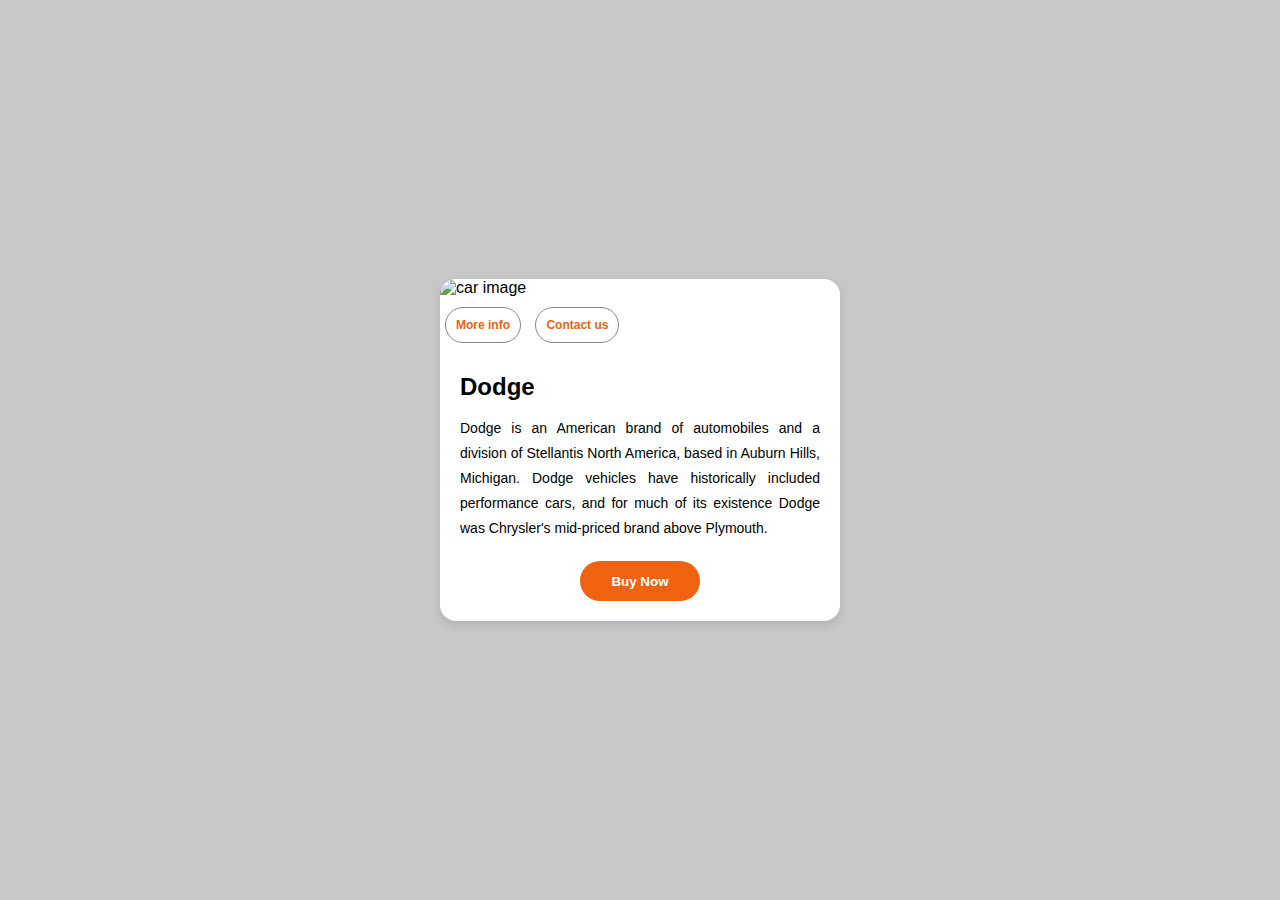
==== CSS/Excercises/Excrcise_01/index.html @ 420a03d1 "first commit" ====
<!DOCTYPE html>
<html lang="en">
  <head>
    <meta charset="UTF-8" />
    <meta name="viewport" content="width=device-width, initial-scale=1.0" />
    <title>Card</title>
    <style>
      * {
        margin: 0;
        padding: 0;
        box-sizing: border-box;
        font-family: "Montserrat", sans-serif;
      }
      body {
        background-color: rgb(199, 199, 199);
        display: flex;
        justify-content: center;
        align-items: center;
        height: 100vh;
        padding: 20px;
      }
      .card-container {
        max-width: 400px;
        background-color: white;
        border-radius: 16px;
        overflow: hidden;
        box-shadow: 0 4px 8px rgba(0, 0, 0, 0.1);
      }
      .card-image img {
        width: 100%;
        display: block;
      }
      .nav-button {
        padding: 10px;
        border: 1px solid rgb(135, 135, 135);
        color: rgb(239, 98, 15);
        border-radius: 30px;
        cursor: pointer;
        font-weight: 700;
        font-size: 12px;
        margin: 10px 5px;
        display: inline-block;
      }
      .card-content {
        padding: 20px;
      }
      .card-content h1 {
        margin-bottom: 15px;
        font-weight: bolder;
        font-size: 24px;
      }
      .card-content p {
        text-align: justify;
        font-family: "Segoe UI", Tahoma, Geneva, Verdana, sans-serif;
        font-size: 14px;
        line-height: 1.8;
      }
      .buy-now-container {
        display: flex;
        justify-content: center;
        padding-bottom: 20px;
      }
      .buy-now-button {
        padding: 10px;
        width: 120px;
        height: 40px;
        border-radius: 40px;
        border: none;
        background-color: rgb(239, 98, 15);
        color: rgb(255, 255, 255);
        cursor: pointer;
        font-weight: bold;
      }
    </style>
  </head>
  <body>
    <div class="card-container">
      <div class="card-image">
        <img src="Dodge-Love.jpg" alt="car image" />
      </div>
      <div>
        <span class="nav-button">More info</span>
        <span class="nav-button">Contact us</span>
      </div>
      <div class="card-content">
        <h1>Dodge</h1>
        <p>
          Dodge is an American brand of automobiles and a division of Stellantis
          North America, based in Auburn Hills, Michigan. Dodge vehicles have
          historically included performance cars, and for much of its existence
          Dodge was Chrysler's mid-priced brand above Plymouth.
        </p>
      </div>
      <div class="buy-now-container">
        <button class="buy-now-button">Buy Now</button>
      </div>
    </div>
  </body>
</html>
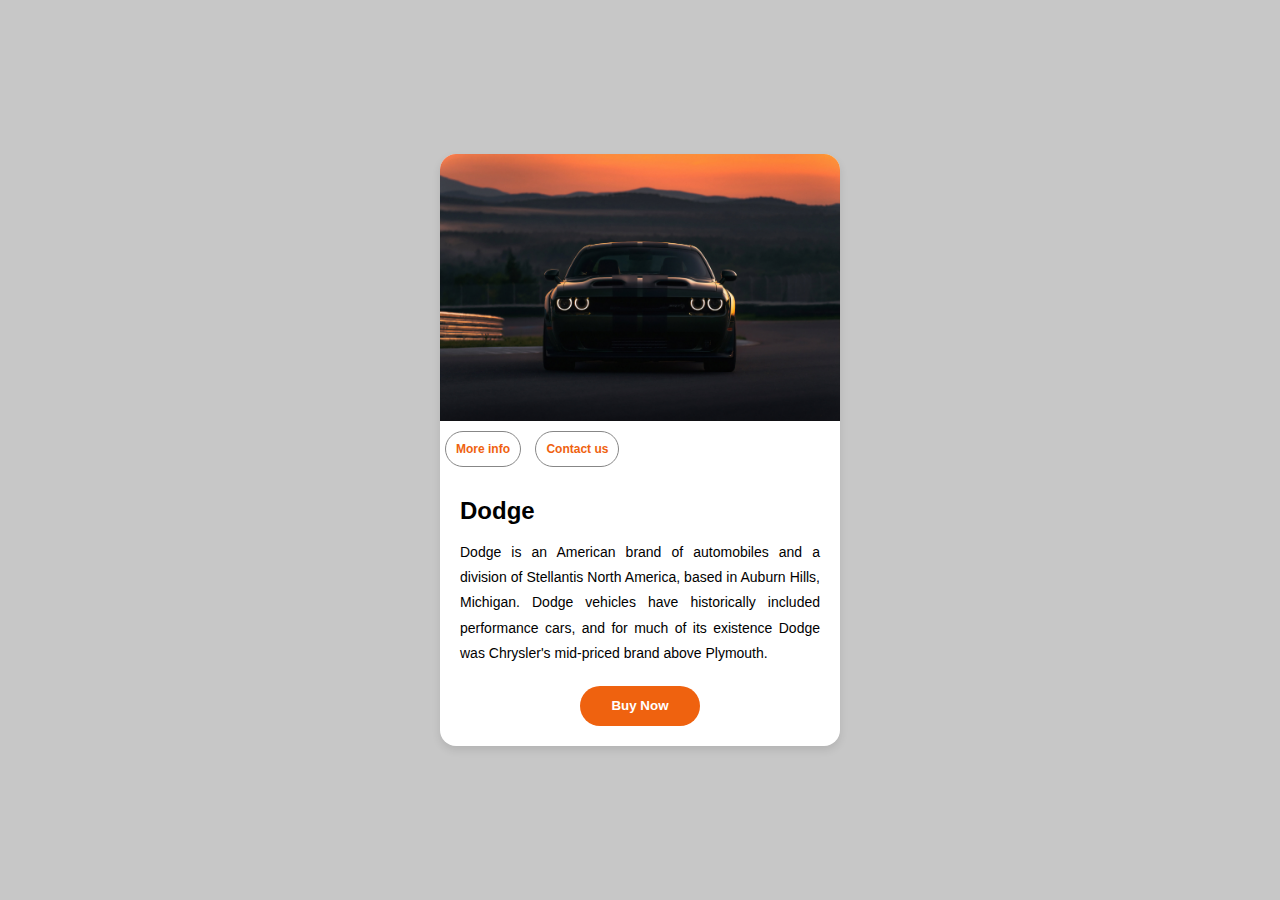
==== commit 5a4dff31: "Initial commit with web development learning files" ====
--- a/CSS/Excercises/Excrcise_01/index.html
+++ b/CSS/Excercises/Excrcise_01/index.html
@@ -76,7 +76,7 @@
   <body>
     <div class="card-container">
       <div class="card-image">
-        <img src="Dodge-Love.jpg" alt="car image" />
+        <img src="Car Image.jpg" alt="car image" />
       </div>
       <div>
         <span class="nav-button">More info</span>
